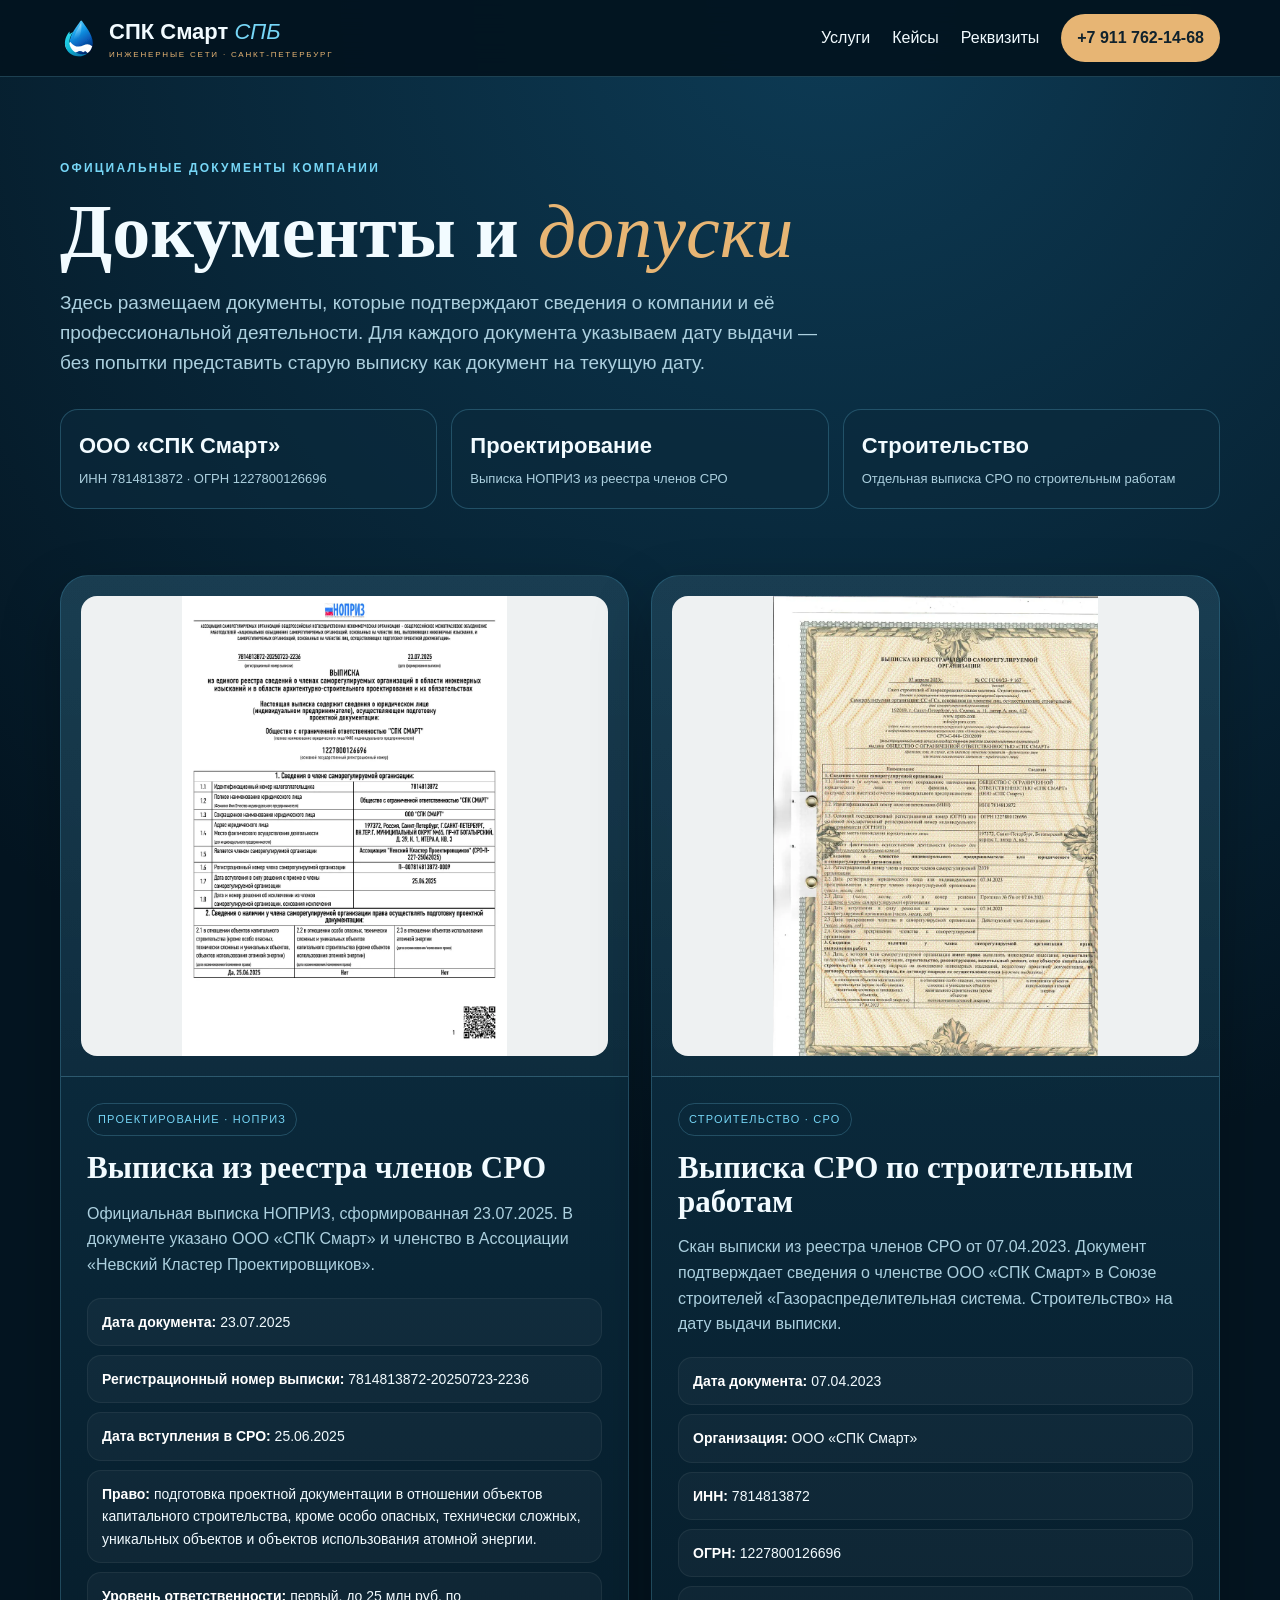
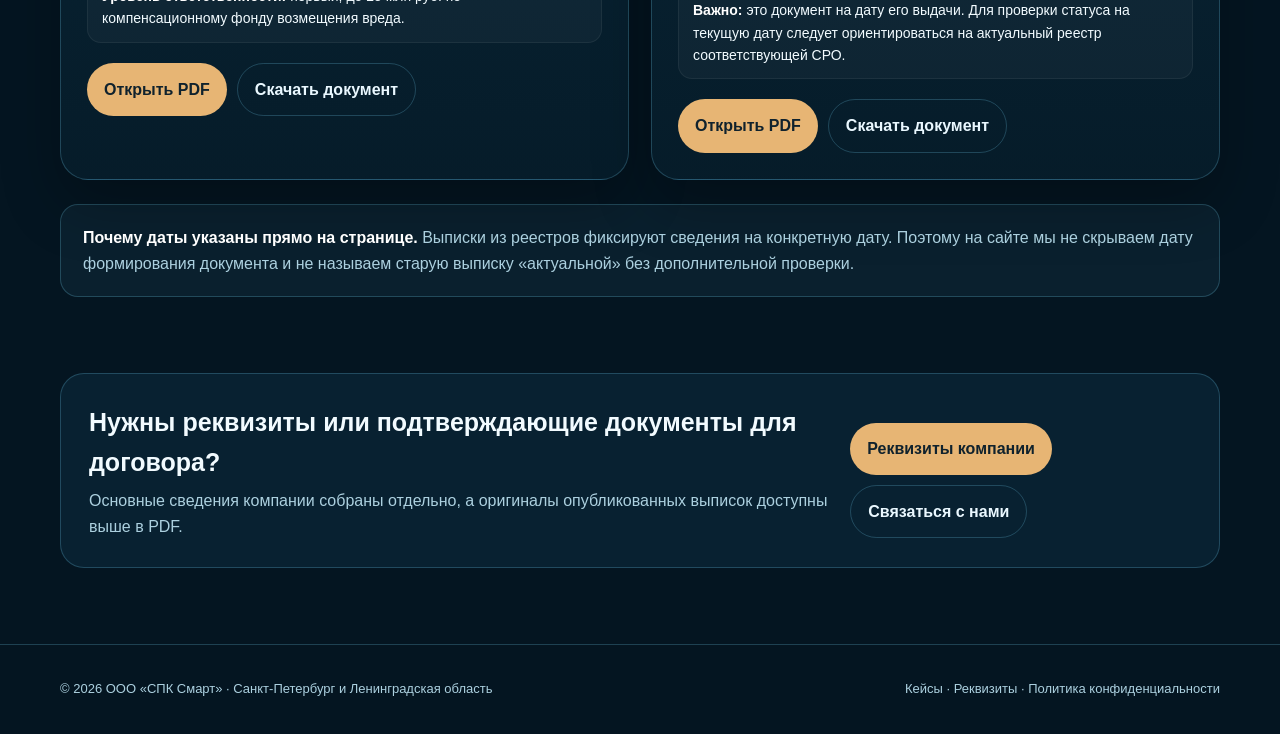
==== dokumenty/index.html @ 6f12f344 "feat: add real project photos and company documents" ====
<!doctype html>
<html lang="ru">
<head>
<meta charset="utf-8">
<meta name="viewport" content="width=device-width,initial-scale=1,viewport-fit=cover">
<title>Документы и допуски ООО «СПК Смарт» | СПК Смарт</title>
<meta name="description" content="Официальные документы ООО «СПК Смарт»: выписка НОПРИЗ о членстве в СРО проектировщиков и выписка СРО по строительным работам.">
<meta name="robots" content="index,follow,max-image-preview:large">
<link rel="canonical" href="https://spk-smart.ru/dokumenty/">
<meta property="og:type" content="website"><meta property="og:url" content="https://spk-smart.ru/dokumenty/"><meta property="og:title" content="Документы и допуски ООО «СПК Смарт»"><meta property="og:description" content="Официальные выписки и подтверждающие документы компании."><meta property="og:image" content="https://spk-smart.ru/og-image.jpg">
<meta name="theme-color" content="#041521"><link rel="icon" href="/favicon.ico"><link rel="icon" type="image/svg+xml" href="/favicon.svg"><link rel="apple-touch-icon" href="/apple-touch-icon.png">
<style>
:root{--bg:#041521;--panel:#0b2a3c;--panel2:#0e3449;--line:rgba(113,205,239,.24);--sky:#76d6f6;--gold:#e7b574;--text:#f2fbff;--muted:#acd0df}*{box-sizing:border-box}html{scroll-behavior:smooth}body{margin:0;background:radial-gradient(circle at 65% 0,#0d3b55 0,#041521 48%);color:var(--text);font-family:Inter,Arial,sans-serif;line-height:1.6}a{color:inherit;text-decoration:none}.container{width:min(1160px,calc(100% - 40px));margin:auto}header{position:sticky;top:0;z-index:20;background:rgba(3,20,31,.94);backdrop-filter:blur(16px);border-bottom:1px solid var(--line)}.head{min-height:76px;display:flex;align-items:center;gap:28px}.brand{display:flex;align-items:center;gap:11px;margin-right:auto}.brand img{width:38px;height:38px}.brand b{font-size:22px}.brand em{font-size:22px;color:var(--sky);font-style:italic}.brand small{display:block;color:var(--gold);font-size:8px;letter-spacing:1.8px}.head nav{display:flex;align-items:center;gap:22px}.phone{padding:11px 16px;border-radius:999px;background:var(--gold);color:#10222d;font-weight:800}.hero{padding:82px 0 42px}.eyebrow{font-size:12px;letter-spacing:.18em;text-transform:uppercase;color:var(--sky);font-weight:800}.hero h1{font:700 clamp(44px,6vw,76px)/.98 Georgia,serif;margin:16px 0}.hero h1 em{color:var(--gold);font-weight:500}.hero p{max-width:760px;color:var(--muted);font-size:19px}.trust{display:grid;grid-template-columns:repeat(3,1fr);gap:14px;margin-top:30px}.trust div{padding:18px;border:1px solid var(--line);border-radius:18px;background:rgba(11,42,60,.65)}.trust strong{display:block;font-size:22px}.trust span{display:block;color:var(--muted);font-size:13px;margin-top:6px}.docs{padding:24px 0 76px}.doc-grid{display:grid;grid-template-columns:1fr 1fr;gap:22px}.doc-card{overflow:hidden;border:1px solid var(--line);border-radius:28px;background:linear-gradient(180deg,rgba(14,52,73,.96),rgba(6,29,42,.96));box-shadow:0 24px 58px rgba(0,0,0,.26)}.preview{padding:20px;background:linear-gradient(180deg,rgba(255,255,255,.05),rgba(255,255,255,.015));border-bottom:1px solid var(--line)}.preview img{display:block;width:100%;height:460px;object-fit:contain;background:#eef1f2;border-radius:16px}.doc-body{padding:26px}.tag{display:inline-block;padding:7px 10px;border:1px solid var(--line);border-radius:999px;color:var(--sky);font-size:11px;text-transform:uppercase;letter-spacing:1.2px}.doc-body h2{font:700 31px/1.08 Georgia,serif;margin:15px 0 12px}.doc-body p{color:var(--muted)}.facts{display:grid;gap:9px;margin:20px 0}.fact{padding:12px 14px;border-radius:14px;background:rgba(255,255,255,.035);border:1px solid rgba(255,255,255,.06);font-size:14px}.fact b{color:#fff}.actions{display:flex;flex-wrap:wrap;gap:10px;margin-top:20px}.btn{display:inline-flex;align-items:center;justify-content:center;padding:13px 17px;border-radius:999px;font-weight:800}.primary{background:var(--gold);color:#10222d}.secondary{border:1px solid var(--line);color:#eaf8ff}.note{margin-top:24px;padding:20px 22px;border-radius:18px;background:rgba(118,214,246,.06);border:1px solid var(--line);color:var(--muted)}.note strong{color:#fff}.bottom{padding:0 0 76px}.bottom-box{display:flex;justify-content:space-between;align-items:center;gap:20px;padding:28px;border:1px solid var(--line);border-radius:24px;background:rgba(11,42,60,.64)}.bottom h3{margin:0 0 6px;font-size:25px}.bottom p{margin:0;color:var(--muted)}footer{border-top:1px solid var(--line);padding:34px 0}.foot{display:flex;justify-content:space-between;gap:20px;flex-wrap:wrap;color:var(--muted);font-size:13px}.foot a{color:var(--muted)}@media(max-width:880px){.doc-grid,.trust{grid-template-columns:1fr}.preview img{height:auto;max-height:560px}.head nav>a:not(.phone){display:none}.bottom-box{display:block}.bottom .actions{margin-top:18px}}@media(max-width:600px){.container{width:min(100% - 24px,1160px)}.hero{padding:58px 0 28px}.brand small{display:none}.brand b,.brand em{font-size:18px}.brand img{width:32px;height:32px}.phone{font-size:0;padding:11px}.phone:after{content:'☎';font-size:18px}}
</style>
<script type="application/ld+json">{"@context":"https://schema.org","@type":"WebPage","name":"Документы и допуски ООО СПК Смарт","url":"https://spk-smart.ru/dokumenty/","about":{"@type":"Organization","name":"ООО СПК Смарт","taxID":"7814813872","identifier":{"@type":"PropertyValue","propertyID":"ОГРН","value":"1227800126696"}}}</script>
</head><body>
<header><div class="container head"><a class="brand" href="/"><img src="/favicon.svg" alt="Логотип СПК Смарт"><span><b>СПК Смарт</b><em> СПБ</em><small>ИНЖЕНЕРНЫЕ СЕТИ · САНКТ-ПЕТЕРБУРГ</small></span></a><nav><a href="/uslugi/">Услуги</a><a href="/kejsy/">Кейсы</a><a href="/rekvizity/">Реквизиты</a><a class="phone" href="tel:+79117621468">+7 911 762-14-68</a></nav></div></header>
<main>
<section class="hero"><div class="container"><div class="eyebrow">официальные документы компании</div><h1>Документы и <em>допуски</em></h1><p>Здесь размещаем документы, которые подтверждают сведения о компании и её профессиональной деятельности. Для каждого документа указываем дату выдачи — без попытки представить старую выписку как документ на текущую дату.</p><div class="trust"><div><strong>ООО «СПК Смарт»</strong><span>ИНН 7814813872 · ОГРН 1227800126696</span></div><div><strong>Проектирование</strong><span>Выписка НОПРИЗ из реестра членов СРО</span></div><div><strong>Строительство</strong><span>Отдельная выписка СРО по строительным работам</span></div></div></div></section>
<section class="docs"><div class="container doc-grid">
<article class="doc-card"><div class="preview"><img src="/assets/documents/nopriz-2025.webp" alt="Первая страница выписки НОПРИЗ ООО СПК Смарт от 23 июля 2025 года" loading="lazy"></div><div class="doc-body"><span class="tag">Проектирование · НОПРИЗ</span><h2>Выписка из реестра членов СРО</h2><p>Официальная выписка НОПРИЗ, сформированная 23.07.2025. В документе указано ООО «СПК Смарт» и членство в Ассоциации «Невский Кластер Проектировщиков».</p><div class="facts"><div class="fact"><b>Дата документа:</b> 23.07.2025</div><div class="fact"><b>Регистрационный номер выписки:</b> 7814813872-20250723-2236</div><div class="fact"><b>Дата вступления в СРО:</b> 25.06.2025</div><div class="fact"><b>Право:</b> подготовка проектной документации в отношении объектов капитального строительства, кроме особо опасных, технически сложных, уникальных объектов и объектов использования атомной энергии.</div><div class="fact"><b>Уровень ответственности:</b> первый, до 25 млн руб. по компенсационному фонду возмещения вреда.</div></div><div class="actions"><a class="btn primary" href="/documents/vypiska-nopriz-spk-smart-2025.pdf" target="_blank" rel="noopener">Открыть PDF</a><a class="btn secondary" href="/documents/vypiska-nopriz-spk-smart-2025.pdf" download>Скачать документ</a></div></div></article>
<article class="doc-card"><div class="preview"><img src="/assets/documents/sro-stroitelstvo-2023.webp" alt="Первая страница выписки СРО по строительству ООО СПК Смарт от 7 апреля 2023 года" loading="lazy"></div><div class="doc-body"><span class="tag">Строительство · СРО</span><h2>Выписка СРО по строительным работам</h2><p>Скан выписки из реестра членов СРО от 07.04.2023. Документ подтверждает сведения о членстве ООО «СПК Смарт» в Союзе строителей «Газораспределительная система. Строительство» на дату выдачи выписки.</p><div class="facts"><div class="fact"><b>Дата документа:</b> 07.04.2023</div><div class="fact"><b>Организация:</b> ООО «СПК Смарт»</div><div class="fact"><b>ИНН:</b> 7814813872</div><div class="fact"><b>ОГРН:</b> 1227800126696</div><div class="fact"><b>Важно:</b> это документ на дату его выдачи. Для проверки статуса на текущую дату следует ориентироваться на актуальный реестр соответствующей СРО.</div></div><div class="actions"><a class="btn primary" href="/documents/vypiska-sro-stroitelstvo-spk-smart-2023.pdf" target="_blank" rel="noopener">Открыть PDF</a><a class="btn secondary" href="/documents/vypiska-sro-stroitelstvo-spk-smart-2023.pdf" download>Скачать документ</a></div></div></article>
</div><div class="container"><div class="note"><strong>Почему даты указаны прямо на странице.</strong> Выписки из реестров фиксируют сведения на конкретную дату. Поэтому на сайте мы не скрываем дату формирования документа и не называем старую выписку «актуальной» без дополнительной проверки.</div></div></section>
<section class="bottom"><div class="container bottom-box"><div><h3>Нужны реквизиты или подтверждающие документы для договора?</h3><p>Основные сведения компании собраны отдельно, а оригиналы опубликованных выписок доступны выше в PDF.</p></div><div class="actions"><a class="btn primary" href="/rekvizity/">Реквизиты компании</a><a class="btn secondary" href="/#contact">Связаться с нами</a></div></div></section>
</main><footer><div class="container foot"><span>© 2026 ООО «СПК Смарт» · Санкт-Петербург и Ленинградская область</span><span><a href="/kejsy/">Кейсы</a> · <a href="/rekvizity/">Реквизиты</a> · <a href="/politika-konfidencialnosti/">Политика конфиденциальности</a></span></div></footer></body></html>
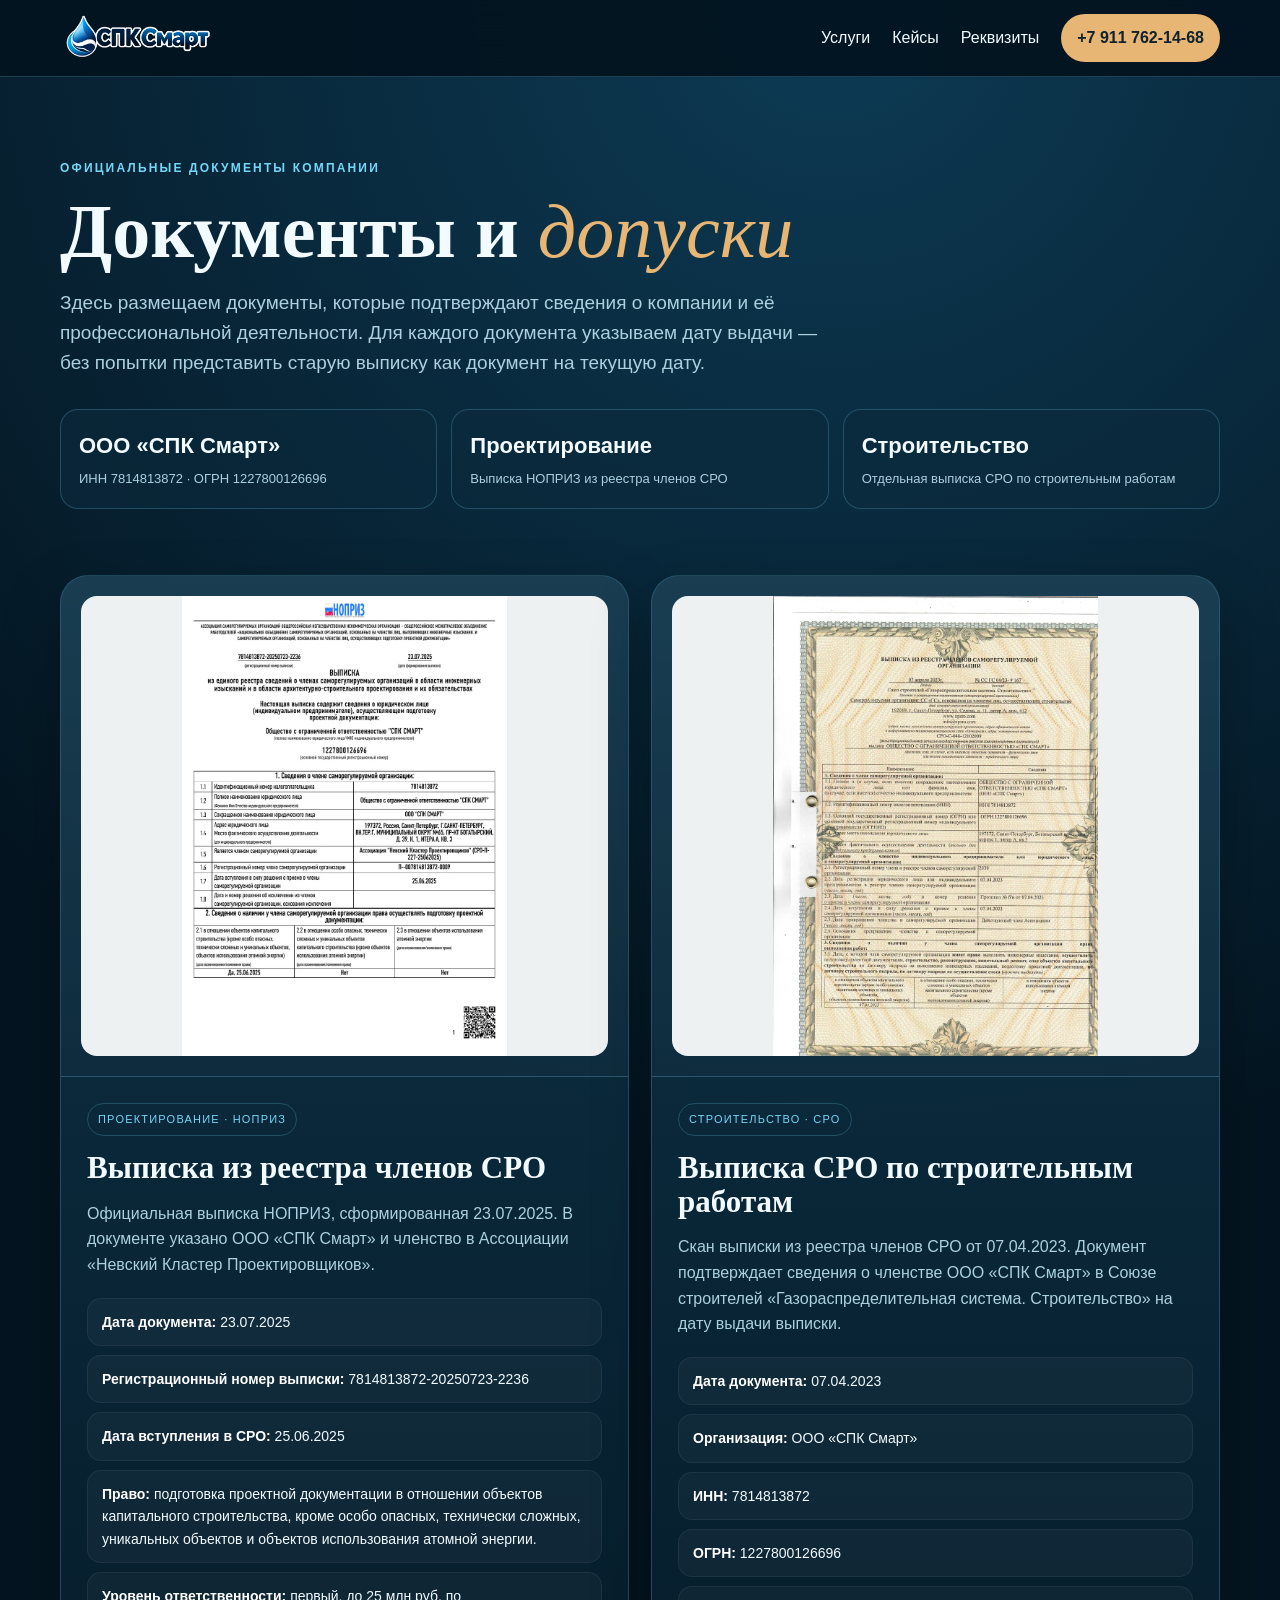
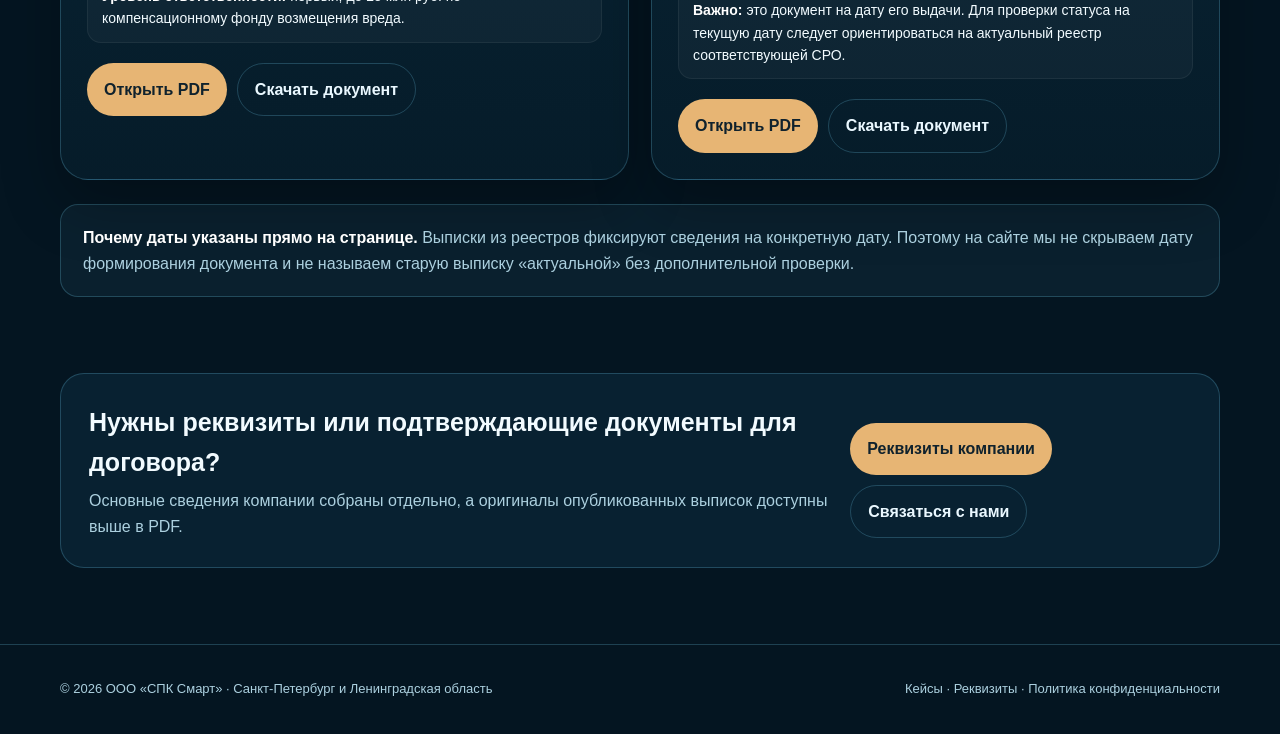
==== commit 1170ed8c: "fix: deploy unified branding assets across all pages" ====
--- a/dokumenty/index.html
+++ b/dokumenty/index.html
@@ -13,8 +13,9 @@
 :root{--bg:#041521;--panel:#0b2a3c;--panel2:#0e3449;--line:rgba(113,205,239,.24);--sky:#76d6f6;--gold:#e7b574;--text:#f2fbff;--muted:#acd0df}*{box-sizing:border-box}html{scroll-behavior:smooth}body{margin:0;background:radial-gradient(circle at 65% 0,#0d3b55 0,#041521 48%);color:var(--text);font-family:Inter,Arial,sans-serif;line-height:1.6}a{color:inherit;text-decoration:none}.container{width:min(1160px,calc(100% - 40px));margin:auto}header{position:sticky;top:0;z-index:20;background:rgba(3,20,31,.94);backdrop-filter:blur(16px);border-bottom:1px solid var(--line)}.head{min-height:76px;display:flex;align-items:center;gap:28px}.brand{display:flex;align-items:center;gap:11px;margin-right:auto}.brand img{width:38px;height:38px}.brand b{font-size:22px}.brand em{font-size:22px;color:var(--sky);font-style:italic}.brand small{display:block;color:var(--gold);font-size:8px;letter-spacing:1.8px}.head nav{display:flex;align-items:center;gap:22px}.phone{padding:11px 16px;border-radius:999px;background:var(--gold);color:#10222d;font-weight:800}.hero{padding:82px 0 42px}.eyebrow{font-size:12px;letter-spacing:.18em;text-transform:uppercase;color:var(--sky);font-weight:800}.hero h1{font:700 clamp(44px,6vw,76px)/.98 Georgia,serif;margin:16px 0}.hero h1 em{color:var(--gold);font-weight:500}.hero p{max-width:760px;color:var(--muted);font-size:19px}.trust{display:grid;grid-template-columns:repeat(3,1fr);gap:14px;margin-top:30px}.trust div{padding:18px;border:1px solid var(--line);border-radius:18px;background:rgba(11,42,60,.65)}.trust strong{display:block;font-size:22px}.trust span{display:block;color:var(--muted);font-size:13px;margin-top:6px}.docs{padding:24px 0 76px}.doc-grid{display:grid;grid-template-columns:1fr 1fr;gap:22px}.doc-card{overflow:hidden;border:1px solid var(--line);border-radius:28px;background:linear-gradient(180deg,rgba(14,52,73,.96),rgba(6,29,42,.96));box-shadow:0 24px 58px rgba(0,0,0,.26)}.preview{padding:20px;background:linear-gradient(180deg,rgba(255,255,255,.05),rgba(255,255,255,.015));border-bottom:1px solid var(--line)}.preview img{display:block;width:100%;height:460px;object-fit:contain;background:#eef1f2;border-radius:16px}.doc-body{padding:26px}.tag{display:inline-block;padding:7px 10px;border:1px solid var(--line);border-radius:999px;color:var(--sky);font-size:11px;text-transform:uppercase;letter-spacing:1.2px}.doc-body h2{font:700 31px/1.08 Georgia,serif;margin:15px 0 12px}.doc-body p{color:var(--muted)}.facts{display:grid;gap:9px;margin:20px 0}.fact{padding:12px 14px;border-radius:14px;background:rgba(255,255,255,.035);border:1px solid rgba(255,255,255,.06);font-size:14px}.fact b{color:#fff}.actions{display:flex;flex-wrap:wrap;gap:10px;margin-top:20px}.btn{display:inline-flex;align-items:center;justify-content:center;padding:13px 17px;border-radius:999px;font-weight:800}.primary{background:var(--gold);color:#10222d}.secondary{border:1px solid var(--line);color:#eaf8ff}.note{margin-top:24px;padding:20px 22px;border-radius:18px;background:rgba(118,214,246,.06);border:1px solid var(--line);color:var(--muted)}.note strong{color:#fff}.bottom{padding:0 0 76px}.bottom-box{display:flex;justify-content:space-between;align-items:center;gap:20px;padding:28px;border:1px solid var(--line);border-radius:24px;background:rgba(11,42,60,.64)}.bottom h3{margin:0 0 6px;font-size:25px}.bottom p{margin:0;color:var(--muted)}footer{border-top:1px solid var(--line);padding:34px 0}.foot{display:flex;justify-content:space-between;gap:20px;flex-wrap:wrap;color:var(--muted);font-size:13px}.foot a{color:var(--muted)}@media(max-width:880px){.doc-grid,.trust{grid-template-columns:1fr}.preview img{height:auto;max-height:560px}.head nav>a:not(.phone){display:none}.bottom-box{display:block}.bottom .actions{margin-top:18px}}@media(max-width:600px){.container{width:min(100% - 24px,1160px)}.hero{padding:58px 0 28px}.brand small{display:none}.brand b,.brand em{font-size:18px}.brand img{width:32px;height:32px}.phone{font-size:0;padding:11px}.phone:after{content:'☎';font-size:18px}}
 </style>
 <script type="application/ld+json">{"@context":"https://schema.org","@type":"WebPage","name":"Документы и допуски ООО СПК Смарт","url":"https://spk-smart.ru/dokumenty/","about":{"@type":"Organization","name":"ООО СПК Смарт","taxID":"7814813872","identifier":{"@type":"PropertyValue","propertyID":"ОГРН","value":"1227800126696"}}}</script>
+<link rel="stylesheet" href="/assets/header-brand.css">
 </head><body>
-<header><div class="container head"><a class="brand" href="/"><img src="/favicon.svg" alt="Логотип СПК Смарт"><span><b>СПК Смарт</b><em> СПБ</em><small>ИНЖЕНЕРНЫЕ СЕТИ · САНКТ-ПЕТЕРБУРГ</small></span></a><nav><a href="/uslugi/">Услуги</a><a href="/kejsy/">Кейсы</a><a href="/rekvizity/">Реквизиты</a><a class="phone" href="tel:+79117621468">+7 911 762-14-68</a></nav></div></header>
+<header><div class="container head"><a class="brand spk-brand" href="/" aria-label="СПК Смарт — на главную"><img src="/assets/spk-smart-logo.png" width="210" height="40" alt="СПК Смарт"></a><nav><a href="/uslugi/">Услуги</a><a href="/kejsy/">Кейсы</a><a href="/rekvizity/">Реквизиты</a><a class="phone" href="tel:+79117621468">+7 911 762-14-68</a></nav></div></header>
 <main>
 <section class="hero"><div class="container"><div class="eyebrow">официальные документы компании</div><h1>Документы и <em>допуски</em></h1><p>Здесь размещаем документы, которые подтверждают сведения о компании и её профессиональной деятельности. Для каждого документа указываем дату выдачи — без попытки представить старую выписку как документ на текущую дату.</p><div class="trust"><div><strong>ООО «СПК Смарт»</strong><span>ИНН 7814813872 · ОГРН 1227800126696</span></div><div><strong>Проектирование</strong><span>Выписка НОПРИЗ из реестра членов СРО</span></div><div><strong>Строительство</strong><span>Отдельная выписка СРО по строительным работам</span></div></div></div></section>
 <section class="docs"><div class="container doc-grid">
--- a/assets/header-brand.css
+++ b/assets/header-brand.css
@@ -0,0 +1,33 @@
+/* Shared header branding; surrounding navigation keeps its existing layout. */
+header a.spk-brand {
+  display: flex;
+  align-items: center;
+  flex: 0 1 250px;
+  width: 250px;
+  min-width: 0;
+  max-width: 100%;
+  text-decoration: none;
+}
+
+header a.spk-brand > img {
+  display: block;
+  width: auto;
+  height: 52px;
+  max-width: 100%;
+  object-fit: contain;
+  object-position: left center;
+  flex: 0 1 auto;
+}
+
+@media (max-width: 620px) {
+  header a.spk-brand {
+    flex-basis: 190px;
+    width: 190px;
+  }
+
+  header a.spk-brand > img {
+    width: auto;
+    height: 40px;
+    max-width: 100%;
+  }
+}
